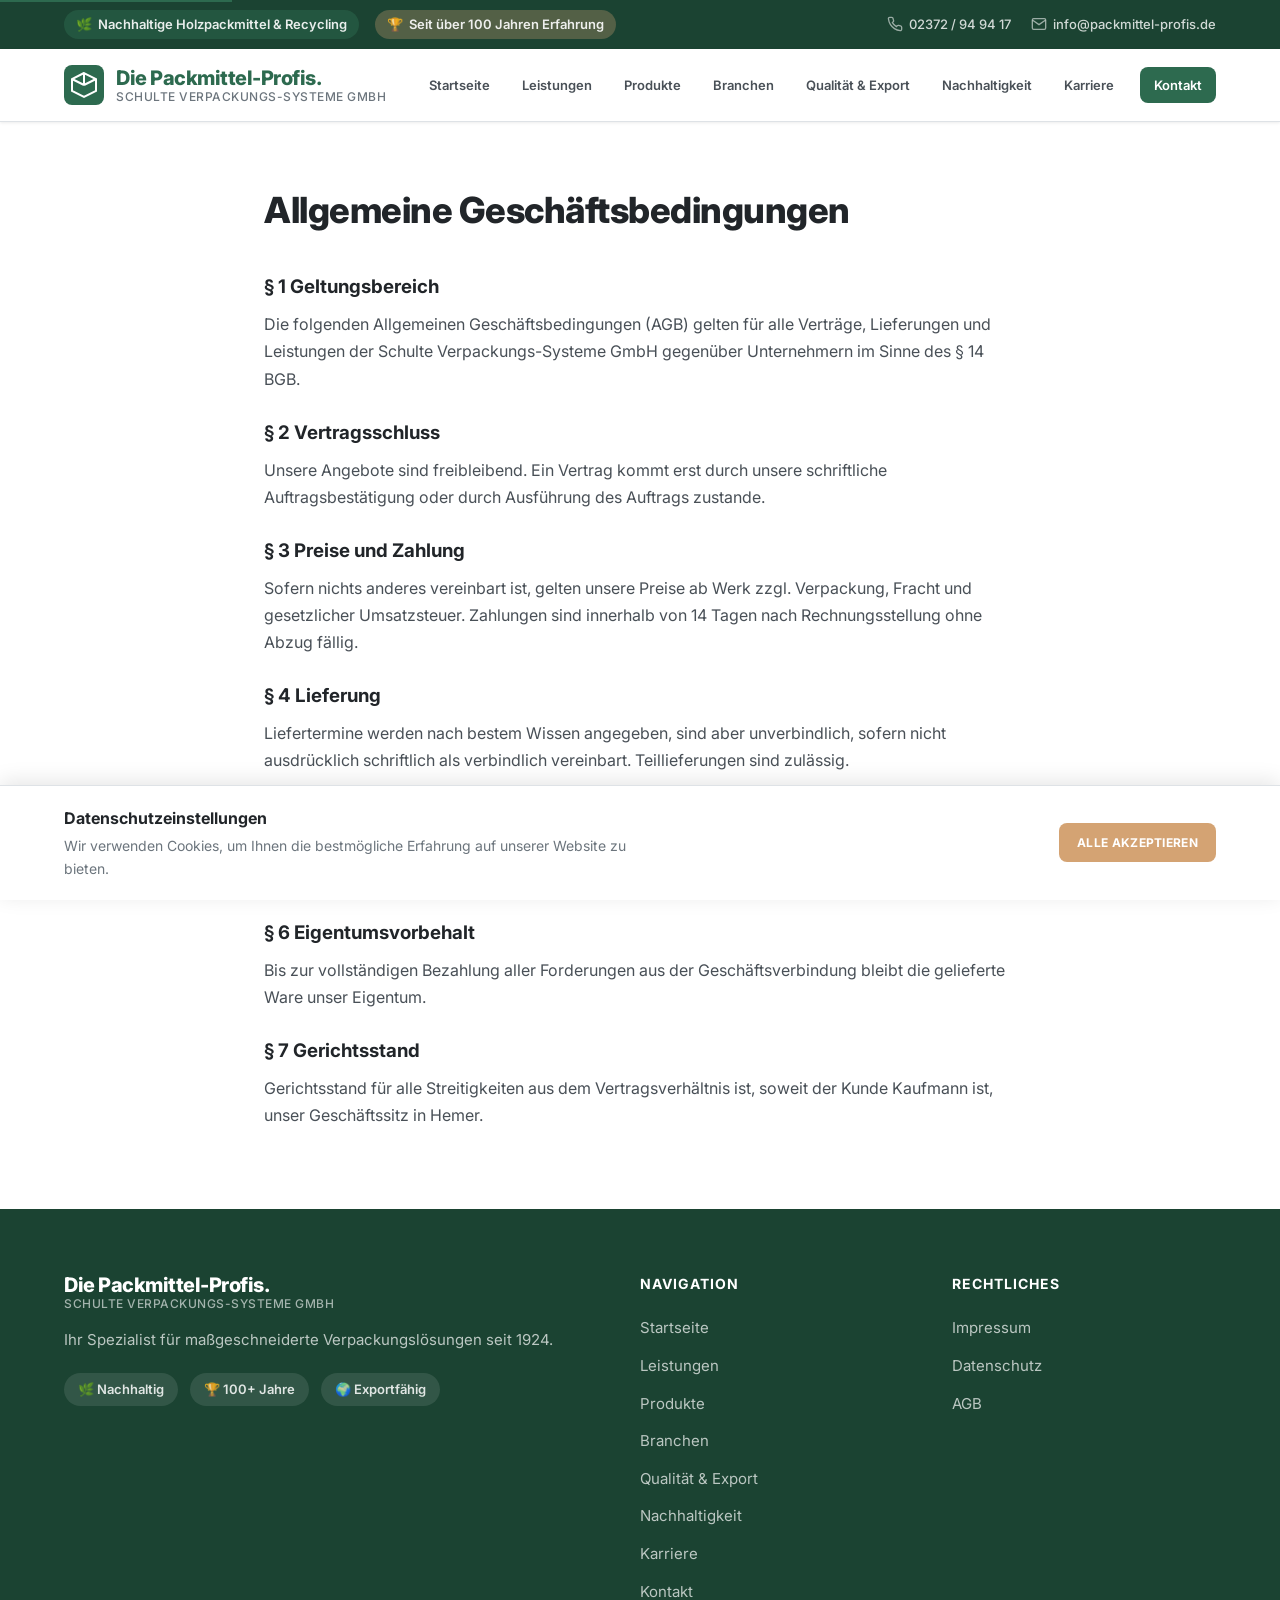
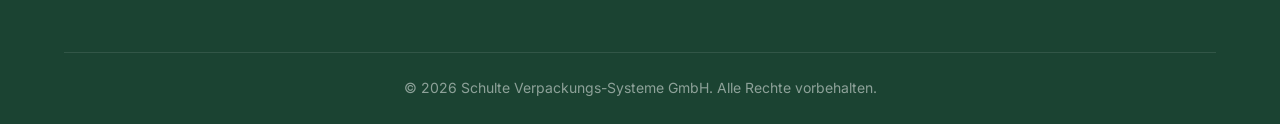
==== agb.html @ e7248ab9 "v3.0 Multi-Page: Startseite erweitert, 10 neue Seiten, Job-Filter, Cookie-Banner, erweitertes CSS/JS" ====
<!DOCTYPE html>
<html lang="de">
<head>
    <meta charset="UTF-8">
    <meta name="viewport" content="width=device-width, initial-scale=1.0">
    <title>AGB | Schulte Verpackungs-Systeme GmbH</title>
    <meta name="description" content="Allgemeine Geschäftsbedingungen der Schulte Verpackungs-Systeme GmbH.">
    <link rel="stylesheet" href="css/style.css">
    <link rel="preconnect" href="https://fonts.googleapis.com">
    <link rel="preconnect" href="https://fonts.gstatic.com" crossorigin>
    <link href="https://fonts.googleapis.com/css2?family=Inter:wght@300;400;500;600;700;800;900&display=swap" rel="stylesheet">
</head>
<body>
    <a href="#main-content" class="skip-link">Zum Hauptinhalt springen</a>
    <div class="cookie-banner" id="cookieBanner">
        <div class="container cookie-inner">
            <div class="cookie-text"><p><strong>Datenschutzeinstellungen</strong></p><p>Wir verwenden Cookies, um Ihnen die bestmögliche Erfahrung auf unserer Website zu bieten.</p></div>
            <div class="cookie-actions">
                <button class="btn btn-outline btn-small" id="cookieDecline">Ablehnen</button>
                <button class="btn btn-primary btn-small" id="cookieAccept">Alle akzeptieren</button>
            </div>
        </div>
    </div>
    <div class="top-bar">
        <div class="container">
            <div class="top-bar-left">
                <span class="eco-badge"><span aria-hidden="true">🌿</span> Nachhaltige Holzpackmittel &amp; Recycling</span>
                <span class="jubilee-badge"><span aria-hidden="true">🏆</span> Seit über 100 Jahren Erfahrung</span>
            </div>
            <div class="top-bar-right">
                <a href="tel:+492372949417" class="top-link"><svg width="16" height="16" viewBox="0 0 24 24" fill="none" stroke="currentColor" stroke-width="2"><path d="M22 16.92v3a2 2 0 0 1-2.18 2 19.79 19.79 0 0 1-8.63-3.07 19.5 19.5 0 0 1-6-6 19.79 19.79 0 0 1-3.07-8.67A2 2 0 0 1 4.11 2h3a2 2 0 0 1 2 1.72 12.84 12.84 0 0 0 .7 2.81 2 2 0 0 1-.45 2.11L8.09 9.91a16 16 0 0 0 6 6l1.27-1.27a2 2 0 0 1 2.11-.45 12.84 12.84 0 0 0 2.81.7A2 2 0 0 1 22 16.92z"/></svg> 02372 / 94 94 17</a>
                <a href="mailto:info@packmittel-profis.de" class="top-link"><svg width="16" height="16" viewBox="0 0 24 24" fill="none" stroke="currentColor" stroke-width="2"><path d="M4 4h16c1.1 0 2 .9 2 2v12c0 1.1-.9 2-2 2H4c-1.1 0-2-.9-2-2V6c0-1.1.9-2 2-2z"/><polyline points="22,6 12,13 2,6"/></svg> info@packmittel-profis.de</a>
            </div>
        </div>
    </div>
    <header class="site-header" id="header">
        <div class="container header-inner">
            <a href="index.html" class="logo" aria-label="Schulte Verpackungs-Systeme - Startseite">
                <div class="logo-icon">
                    <svg width="40" height="40" viewBox="0 0 40 40" fill="none" xmlns="http://www.w3.org/2000/svg">
                        <rect width="40" height="40" rx="8" fill="#2d6a4f"/>
                        <path d="M20 8L8 14v12l12 6 12-6V14L20 8z" stroke="white" stroke-width="2" fill="none"/>
                        <path d="M20 8v12" stroke="white" stroke-width="2"/>
                        <path d="M20 20l12-6" stroke="white" stroke-width="2"/>
                        <path d="M20 20L8 14" stroke="white" stroke-width="2"/>
                    </svg>
                </div>
                <div class="logo-text">
                    <span class="logo-line1">Die Packmittel-Profis.</span>
                    <span class="logo-line2">Schulte Verpackungs-Systeme GmbH</span>
                </div>
            </a>
            <nav class="main-nav" aria-label="Hauptnavigation">
                <button class="nav-toggle" id="navToggle" aria-label="Menü öffnen" aria-expanded="false">
                    <span class="hamburger-line"></span>
                    <span class="hamburger-line"></span>
                    <span class="hamburger-line"></span>
                </button>
                <ul class="nav-menu" id="navMenu" role="menubar">
                    <li role="none"><a href="index.html" class="nav-link" role="menuitem">Startseite</a></li>
                    <li role="none"><a href="leistungen.html" class="nav-link" role="menuitem">Leistungen</a></li>
                    <li role="none"><a href="produkte.html" class="nav-link" role="menuitem">Produkte</a></li>
                    <li role="none"><a href="branchen.html" class="nav-link" role="menuitem">Branchen</a></li>
                    <li role="none"><a href="qualitaet-export.html" class="nav-link" role="menuitem">Qualität &amp; Export</a></li>
                    <li role="none"><a href="nachhaltigkeit.html" class="nav-link" role="menuitem">Nachhaltigkeit</a></li>
                    <li role="none"><a href="karriere.html" class="nav-link" role="menuitem">Karriere</a></li>
                    <li role="none"><a href="kontakt.html" class="nav-link nav-cta" role="menuitem">Kontakt</a></li>
                </ul>
            </nav>
        </div>
    </header>

    <main id="main-content">
        <section class="section section-white" style="padding-top:60px;">
            <div class="container" style="max-width:800px;">
                <h1 class="section-title" style="margin-bottom:32px;">Allgemeine Geschäftsbedingungen</h1>
                <div style="display:flex;flex-direction:column;gap:24px;color:var(--text-light);line-height:1.7;">
                    <div>
                        <h3 style="color:var(--text);margin-bottom:8px;">§ 1 Geltungsbereich</h3>
                        <p>Die folgenden Allgemeinen Geschäftsbedingungen (AGB) gelten für alle Verträge, Lieferungen und Leistungen der Schulte Verpackungs-Systeme GmbH gegenüber Unternehmern im Sinne des § 14 BGB.</p>
                    </div>
                    <div>
                        <h3 style="color:var(--text);margin-bottom:8px;">§ 2 Vertragsschluss</h3>
                        <p>Unsere Angebote sind freibleibend. Ein Vertrag kommt erst durch unsere schriftliche Auftragsbestätigung oder durch Ausführung des Auftrags zustande.</p>
                    </div>
                    <div>
                        <h3 style="color:var(--text);margin-bottom:8px;">§ 3 Preise und Zahlung</h3>
                        <p>Sofern nichts anderes vereinbart ist, gelten unsere Preise ab Werk zzgl. Verpackung, Fracht und gesetzlicher Umsatzsteuer. Zahlungen sind innerhalb von 14 Tagen nach Rechnungsstellung ohne Abzug fällig.</p>
                    </div>
                    <div>
                        <h3 style="color:var(--text);margin-bottom:8px;">§ 4 Lieferung</h3>
                        <p>Liefertermine werden nach bestem Wissen angegeben, sind aber unverbindlich, sofern nicht ausdrücklich schriftlich als verbindlich vereinbart. Teillieferungen sind zulässig.</p>
                    </div>
                    <div>
                        <h3 style="color:var(--text);margin-bottom:8px;">§ 5 Gewährleistung</h3>
                        <p>Die Gewährleistungsfrist beträgt 12 Monate ab Gefahrübergang. Es gilt das gesetzliche Mängelhaftungsrecht.</p>
                    </div>
                    <div>
                        <h3 style="color:var(--text);margin-bottom:8px;">§ 6 Eigentumsvorbehalt</h3>
                        <p>Bis zur vollständigen Bezahlung aller Forderungen aus der Geschäftsverbindung bleibt die gelieferte Ware unser Eigentum.</p>
                    </div>
                    <div>
                        <h3 style="color:var(--text);margin-bottom:8px;">§ 7 Gerichtsstand</h3>
                        <p>Gerichtsstand für alle Streitigkeiten aus dem Vertragsverhältnis ist, soweit der Kunde Kaufmann ist, unser Geschäftssitz in Hemer.</p>
                    </div>
                </div>
            </div>
        </section>
    </main>

    <footer class="site-footer">
        <div class="container">
            <div class="footer-grid">
                <div class="footer-brand">
                    <div class="logo-text">
                        <span class="logo-line1">Die Packmittel-Profis.</span>
                        <span class="logo-line2">Schulte Verpackungs-Systeme GmbH</span>
                    </div>
                    <p>Ihr Spezialist für maßgeschneiderte Verpackungslösungen seit 1924.</p>
                    <div class="footer-badges">
                        <span class="footer-badge">🌿 Nachhaltig</span>
                        <span class="footer-badge">🏆 100+ Jahre</span>
                        <span class="footer-badge">🌍 Exportfähig</span>
                    </div>
                </div>
                <nav class="footer-links" aria-label="Footer Navigation">
                    <h4>Navigation</h4>
                    <ul>
                        <li><a href="index.html">Startseite</a></li>
                        <li><a href="leistungen.html">Leistungen</a></li>
                        <li><a href="produkte.html">Produkte</a></li>
                        <li><a href="branchen.html">Branchen</a></li>
                        <li><a href="qualitaet-export.html">Qualität &amp; Export</a></li>
                        <li><a href="nachhaltigkeit.html">Nachhaltigkeit</a></li>
                        <li><a href="karriere.html">Karriere</a></li>
                        <li><a href="kontakt.html">Kontakt</a></li>
                    </ul>
                </nav>
                <nav class="footer-links" aria-label="Rechtliches">
                    <h4>Rechtliches</h4>
                    <ul>
                        <li><a href="impressum.html">Impressum</a></li>
                        <li><a href="datenschutz.html">Datenschutz</a></li>
                        <li><a href="agb.html">AGB</a></li>
                    </ul>
                </nav>
            </div>
            <div class="footer-bottom"><p>&copy; 2026 Schulte Verpackungs-Systeme GmbH. Alle Rechte vorbehalten.</p></div>
        </div>
    </footer>
    <button class="back-to-top" id="backToTop" aria-label="Zurück nach oben">
        <svg width="20" height="20" viewBox="0 0 24 24" fill="none" stroke="currentColor" stroke-width="2"><path d="M18 15l-6-6-6 6"/></svg>
    </button>
    <script src="js/main.js"></script>
</body>
</html>
---- css/style.css ----
/* ============================================
   Schulte Verpackungs-Systeme GmbH
   Die Packmittel-Profis
   Professionelles Stylesheet - Multi-Page v3
   ============================================ */

:root {
    --primary: #2d6a4f;
    --primary-dark: #1b4332;
    --primary-light: #40916c;
    --primary-lighter: #d8f3dc;
    --accent: #d4a373;
    --accent-hover: #bc8a5f;
    --accent-light: #faedcd;
    --bg: #f8f9fa;
    --bg-light: #ffffff;
    --bg-dark: #e9ecef;
    --text: #212529;
    --text-light: #495057;
    --text-muted: #6c757d;
    --border: #dee2e6;
    --shadow-sm: 0 1px 3px rgba(0,0,0,0.08);
    --shadow: 0 4px 12px rgba(0,0,0,0.1);
    --shadow-lg: 0 12px 40px rgba(0,0,0,0.15);
    --radius: 16px;
    --radius-sm: 8px;
    --transition: all 0.3s cubic-bezier(0.4, 0, 0.2, 1);
    --font: 'Inter', -apple-system, BlinkMacSystemFont, 'Segoe UI', sans-serif;
    --container: 1200px;
}

/* Reset & Base */
*, *::before, *::after {
    margin: 0;
    padding: 0;
    box-sizing: border-box;
}

html {
    scroll-behavior: smooth;
    -webkit-font-smoothing: antialiased;
}

body {
    font-family: var(--font);
    font-size: 16px;
    line-height: 1.6;
    color: var(--text);
    background: var(--bg);
    overflow-x: hidden;
}

img { max-width: 100%; height: auto; display: block; }

a { color: inherit; text-decoration: none; transition: var(--transition); }

ul { list-style: none; }

.container {
    width: 100%;
    max-width: var(--container);
    margin: 0 auto;
    padding: 0 24px;
}

/* Skip Link */
.skip-link {
    position: absolute;
    top: -40px;
    left: 0;
    background: var(--primary);
    color: white;
    padding: 8px 16px;
    z-index: 10000;
    font-weight: 600;
}

.skip-link:focus { top: 0; }

/* ============================================
   Cookie Banner
   ============================================ */
.cookie-banner {
    position: fixed;
    bottom: 0;
    left: 0;
    right: 0;
    background: var(--bg-light);
    border-top: 1px solid var(--border);
    box-shadow: 0 -4px 20px rgba(0,0,0,0.1);
    padding: 20px 0;
    z-index: 9999;
    transform: translateY(100%);
    transition: transform 0.4s ease;
}

.cookie-banner.show { transform: translateY(0); }

.cookie-inner {
    display: flex;
    align-items: center;
    justify-content: space-between;
    gap: 24px;
    flex-wrap: wrap;
}

.cookie-text p:first-child { margin-bottom: 4px; color: var(--text); }
.cookie-text p:last-child { font-size: 14px; color: var(--text-muted); max-width: 600px; }

.cookie-actions {
    display: flex;
    gap: 12px;
    flex-wrap: wrap;
    flex-shrink: 0;
}

/* ============================================
   Top Bar
   ============================================ */
.top-bar {
    background: var(--primary-dark);
    color: rgba(255,255,255,0.9);
    padding: 10px 0;
    font-size: 13px;
}

.top-bar .container {
    display: flex;
    justify-content: space-between;
    align-items: center;
    flex-wrap: wrap;
    gap: 8px;
}

.top-bar-left {
    display: flex;
    gap: 16px;
    align-items: center;
}

.eco-badge, .jubilee-badge {
    display: inline-flex;
    align-items: center;
    gap: 6px;
    padding: 4px 12px;
    border-radius: 100px;
    font-weight: 600;
}

.eco-badge { background: rgba(45, 106, 79, 0.5); }
.jubilee-badge { background: rgba(212, 163, 115, 0.3); }

.top-bar-right {
    display: flex;
    gap: 20px;
    align-items: center;
}

.top-link {
    display: inline-flex;
    align-items: center;
    gap: 6px;
    color: rgba(255,255,255,0.8);
    font-weight: 500;
}

.top-link:hover { color: white; }

.top-link svg { opacity: 0.7; }

/* ============================================
   Header
   ============================================ */
.site-header {
    background: var(--bg-light);
    padding: 16px 0;
    border-bottom: 1px solid var(--border);
    position: sticky;
    top: 0;
    z-index: 1000;
    box-shadow: var(--shadow-sm);
}

.header-inner {
    display: flex;
    align-items: center;
    justify-content: space-between;
}

.logo {
    display: flex;
    align-items: center;
    gap: 12px;
}

.logo-icon svg { display: block; }

.logo-text {
    display: flex;
    flex-direction: column;
    line-height: 1.2;
}

.logo-line1 {
    font-size: 20px;
    font-weight: 800;
    color: var(--primary);
    letter-spacing: -0.5px;
}

.logo-line2 {
    font-size: 12px;
    font-weight: 500;
    color: var(--text-muted);
    text-transform: uppercase;
    letter-spacing: 0.5px;
}

/* Navigation */
.main-nav { display: flex; align-items: center; }

.nav-menu {
    display: flex;
    align-items: center;
    gap: 4px;
}

.nav-link {
    padding: 10px 14px;
    font-size: 13px;
    font-weight: 600;
    color: var(--text-light);
    border-radius: var(--radius-sm);
    transition: var(--transition);
    white-space: nowrap;
}

.nav-link:hover,
.nav-link.active {
    color: var(--primary);
    background: var(--primary-lighter);
}

.nav-cta {
    background: var(--primary);
    color: white !important;
    margin-left: 8px;
}

.nav-cta:hover { background: var(--primary-dark); }

/* Mobile Toggle */
.nav-toggle {
    display: none;
    flex-direction: column;
    gap: 5px;
    background: none;
    border: none;
    cursor: pointer;
    padding: 8px;
}

.hamburger-line {
    display: block;
    width: 24px;
    height: 2px;
    background: var(--text);
    transition: var(--transition);
    border-radius: 2px;
}

.nav-toggle.active .hamburger-line:nth-child(1) { transform: rotate(45deg) translate(5px, 5px); }
.nav-toggle.active .hamburger-line:nth-child(2) { opacity: 0; }
.nav-toggle.active .hamburger-line:nth-child(3) { transform: rotate(-45deg) translate(5px, -5px); }

/* ============================================
   Hero
   ============================================ */
.hero {
    position: relative;
    min-height: 700px;
    display: flex;
    align-items: center;
    background: linear-gradient(135deg, var(--primary-dark) 0%, var(--primary) 50%, var(--primary-light) 100%);
    overflow: hidden;
    padding: 80px 0;
}

.hero-background {
    position: absolute;
    inset: 0;
    opacity: 0.1;
}

.hero-pattern {
    width: 100%;
    height: 100%;
    background-image: url("data:image/svg+xml,%3Csvg width='60' height='60' viewBox='0 0 60 60' xmlns='http://www.w3.org/2000/svg'%3E%3Cg fill='none' fill-rule='evenodd'%3E%3Cg fill='%23ffffff' fill-opacity='0.4'%3E%3Cpath d='M36 34v-4h-2v4h-4v2h4v4h2v-4h4v-2h-4zm0-30V0h-2v4h-4v2h4v4h2V6h4V4h-4zM6 34v-4H4v4H0v2h4v4h2v-4h4v-2H6zM6 4V0H4v4H0v2h4v4h2V6h4V4H6z'/%3E%3C/g%3E%3C/g%3E%3C/svg%3E");
}

.hero .container {
    position: relative;
    z-index: 1;
    display: grid;
    grid-template-columns: 1.2fr 1fr;
    gap: 60px;
    align-items: center;
}

.hero-content { max-width: 640px; }

.hero-badge {
    display: inline-flex;
    align-items: center;
    gap: 8px;
    padding: 8px 16px;
    background: rgba(212, 163, 115, 0.2);
    border: 1px solid rgba(212, 163, 115, 0.4);
    border-radius: 100px;
    color: var(--accent);
    font-size: 14px;
    font-weight: 600;
    margin-bottom: 24px;
    backdrop-filter: blur(10px);
}

.badge-icon { font-size: 16px; }

.hero-title {
    font-size: clamp(2rem, 4.5vw, 3.2rem);
    font-weight: 800;
    line-height: 1.15;
    color: white;
    letter-spacing: -1px;
    margin-bottom: 20px;
}

.text-gradient {
    background: linear-gradient(135deg, var(--accent), #fae1dd);
    -webkit-background-clip: text;
    -webkit-text-fill-color: transparent;
    background-clip: text;
}

.hero-subtitle {
    font-size: 18px;
    color: rgba(255,255,255,0.85);
    line-height: 1.7;
    margin-bottom: 32px;
}

.hero-buttons {
    display: flex;
    gap: 12px;
    flex-wrap: wrap;
}

/* Buttons */
.btn {
    display: inline-flex;
    align-items: center;
    justify-content: center;
    gap: 8px;
    padding: 14px 24px;
    font-family: var(--font);
    font-size: 14px;
    font-weight: 700;
    letter-spacing: 0.3px;
    text-transform: uppercase;
    border-radius: var(--radius-sm);
    border: none;
    cursor: pointer;
    transition: var(--transition);
    white-space: nowrap;
}

.btn-primary {
    background: var(--accent);
    color: white;
}

.btn-primary:hover {
    background: var(--accent-hover);
    transform: translateY(-2px);
    box-shadow: 0 8px 20px rgba(188, 138, 95, 0.3);
}

.btn-outline {
    background: transparent;
    color: white;
    border: 2px solid rgba(255,255,255,0.3);
}

.btn-outline:hover {
    background: rgba(255,255,255,0.1);
    border-color: rgba(255,255,255,0.6);
}

.btn-small {
    padding: 10px 18px;
    font-size: 12px;
}

.btn-full { width: 100%; }

/* Hero Cards */
.hero-visual {
    display: flex;
    flex-direction: column;
    gap: 16px;
}

.hero-card {
    background: rgba(255,255,255,0.95);
    border-radius: var(--radius);
    padding: 24px;
    backdrop-filter: blur(10px);
    border: 1px solid rgba(255,255,255,0.2);
    transition: var(--transition);
}

.hero-card:hover {
    transform: translateY(-4px);
    box-shadow: var(--shadow-lg);
}

.hero-card-main { border-left: 4px solid var(--accent); }
.hero-card-secondary { border-left: 4px solid var(--primary); }

.card-label {
    font-size: 11px;
    font-weight: 700;
    text-transform: uppercase;
    letter-spacing: 1px;
    color: var(--text-muted);
    margin-bottom: 8px;
}

.hero-card h3 {
    font-size: 18px;
    font-weight: 700;
    color: var(--text);
    margin-bottom: 4px;
}

.hero-card p {
    font-size: 14px;
    color: var(--text-light);
}

.hero-scroll {
    position: absolute;
    bottom: 30px;
    left: 50%;
    transform: translateX(-50%);
}

.hero-scroll a {
    display: flex;
    align-items: center;
    justify-content: center;
    width: 48px;
    height: 48px;
    border-radius: 50%;
    background: rgba(255,255,255,0.1);
    color: white;
    border: 1px solid rgba(255,255,255,0.2);
    animation: bounce 2s infinite;
}

@keyframes bounce {
    0%, 20%, 50%, 80%, 100% { transform: translateY(0); }
    40% { transform: translateY(-10px); }
    60% { transform: translateY(-5px); }
}

/* ============================================
   Trust Section
   ============================================ */
.trust-section {
    background: var(--bg-light);
    padding: 32px 0;
    border-bottom: 1px solid var(--border);
}

.trust-grid {
    display: grid;
    grid-template-columns: repeat(6, 1fr);
    gap: 16px;
}

.trust-item {
    display: flex;
    flex-direction: column;
    align-items: center;
    text-align: center;
    gap: 8px;
    padding: 12px 8px;
}

.trust-icon { font-size: 28px; }

.trust-text {
    font-size: 13px;
    font-weight: 600;
    color: var(--text-light);
    line-height: 1.4;
}

/* ============================================
   Stats (beibehalten für andere Seiten)
   ============================================ */
.stats-section {
    background: var(--bg-light);
    padding: 48px 0;
    border-bottom: 1px solid var(--border);
}

.stats-grid {
    display: grid;
    grid-template-columns: repeat(4, 1fr);
    gap: 24px;
}

.stat-item {
    display: flex;
    align-items: center;
    gap: 16px;
    padding: 16px;
}

.stat-icon { font-size: 32px; }

.stat-content { display: flex; flex-direction: column; }

.stat-number, .stat-text {
    font-size: 32px;
    font-weight: 800;
    color: var(--primary);
    line-height: 1;
}

.stat-suffix {
    font-size: 24px;
    font-weight: 700;
    color: var(--primary);
}

.stat-label {
    font-size: 14px;
    color: var(--text-muted);
    margin-top: 4px;
}

/* ============================================
   Sections General
   ============================================ */
.section { padding: 80px 0; }

.section-light { background: var(--bg); }
.section-white { background: var(--bg-light); }
.section-green {
    background: linear-gradient(135deg, var(--primary-dark), var(--primary));
    color: white;
}

.section-header {
    text-align: center;
    max-width: 700px;
    margin: 0 auto 60px;
}

.section-tag {
    display: inline-block;
    padding: 6px 16px;
    background: var(--primary-lighter);
    color: var(--primary);
    font-size: 12px;
    font-weight: 700;
    text-transform: uppercase;
    letter-spacing: 1px;
    border-radius: 100px;
    margin-bottom: 16px;
}

.section-tag.light {
    background: rgba(255,255,255,0.15);
    color: white;
}

.section-title {
    font-size: clamp(1.75rem, 3vw, 2.25rem);
    font-weight: 800;
    color: var(--text);
    letter-spacing: -0.5px;
    margin-bottom: 16px;
}

.section-title.light { color: white; }

.section-desc {
    font-size: 18px;
    color: var(--text-light);
    line-height: 1.6;
}

.section-desc.light { color: rgba(255,255,255,0.85); }

.section-cta {
    text-align: center;
    margin-top: 48px;
}

/* ============================================
   Services
   ============================================ */
.services-grid {
    display: grid;
    grid-template-columns: repeat(4, 1fr);
    gap: 24px;
}

.services-grid-12 {
    grid-template-columns: repeat(4, 1fr);
}

.service-card {
    background: var(--bg-light);
    padding: 32px 20px;
    border-radius: var(--radius);
    text-align: center;
    border: 1px solid var(--border);
    transition: var(--transition);
}

.service-card:hover {
    transform: translateY(-6px);
    box-shadow: var(--shadow-lg);
    border-color: var(--primary-light);
}

.service-icon-wrapper {
    display: flex;
    align-items: center;
    justify-content: center;
    width: 64px;
    height: 64px;
    margin: 0 auto 16px;
    background: linear-gradient(135deg, var(--primary-lighter), var(--accent-light));
    border-radius: 50%;
}

.service-icon { font-size: 28px; }

.service-card h3 {
    font-size: 16px;
    font-weight: 700;
    color: var(--text);
    margin-bottom: 10px;
}

.service-card p {
    font-size: 14px;
    color: var(--text-light);
    line-height: 1.6;
}

.service-link {
    font-size: 13px;
    font-weight: 700;
    color: var(--primary);
    text-transform: uppercase;
    letter-spacing: 0.5px;
    margin-top: 12px;
    display: inline-block;
}

.service-link:hover { color: var(--primary-dark); }

/* ============================================
   Products
   ============================================ */
.products-grid {
    display: grid;
    grid-template-columns: repeat(2, 1fr);
    gap: 32px;
}

.products-grid-3 {
    grid-template-columns: repeat(3, 1fr);
}

.product-card {
    background: var(--bg);
    border-radius: var(--radius);
    overflow: hidden;
    border: 1px solid var(--border);
    transition: var(--transition);
    display: flex;
    flex-direction: column;
}

.product-card:hover {
    transform: translateY(-4px);
    box-shadow: var(--shadow-lg);
}

.product-image {
    height: 180px;
    background: linear-gradient(135deg, var(--primary-light), var(--primary));
    display: flex;
    align-items: center;
    justify-content: center;
}

.product-visual { text-align: center; }

.product-emoji { font-size: 56px; }

.product-content {
    padding: 24px;
    flex: 1;
    display: flex;
    flex-direction: column;
}

.product-category {
    font-size: 11px;
    font-weight: 700;
    text-transform: uppercase;
    letter-spacing: 1px;
    color: var(--primary);
    margin-bottom: 6px;
}

.product-content h3 {
    font-size: 20px;
    font-weight: 700;
    margin-bottom: 10px;
    color: var(--text);
}

.product-content p {
    font-size: 14px;
    color: var(--text-light);
    line-height: 1.6;
    margin-bottom: 14px;
    flex: 1;
}

.product-features {
    list-style: none;
    margin-bottom: 16px;
}

.product-features li {
    font-size: 13px;
    color: var(--text-light);
    padding: 3px 0;
    padding-left: 20px;
    position: relative;
}

.product-features li::before {
    content: '✓';
    position: absolute;
    left: 0;
    color: var(--primary);
    font-weight: 700;
}

.products-extra {
    margin-top: 40px;
    text-align: center;
    padding: 32px;
    background: var(--bg);
    border-radius: var(--radius);
    border: 1px dashed var(--border);
}

.products-extra h3 {
    font-size: 18px;
    font-weight: 700;
    margin-bottom: 20px;
    color: var(--text);
}

.products-extra-grid {
    display: flex;
    justify-content: center;
    gap: 32px;
    flex-wrap: wrap;
}

.extra-item {
    display: inline-flex;
    align-items: center;
    gap: 8px;
    font-size: 15px;
    font-weight: 600;
    color: var(--text-light);
    padding: 8px 16px;
    background: var(--bg-light);
    border-radius: 100px;
    border: 1px solid var(--border);
}

/* ============================================
   Process
   ============================================ */
.process-grid {
    display: grid;
    grid-template-columns: repeat(4, 1fr);
    gap: 24px;
    position: relative;
}

.process-step {
    background: var(--bg);
    border-radius: var(--radius);
    padding: 32px 24px;
    text-align: center;
    border: 1px solid var(--border);
    transition: var(--transition);
    position: relative;
}

.process-step:hover {
    transform: translateY(-4px);
    box-shadow: var(--shadow);
    border-color: var(--primary-light);
}

.process-number {
    font-size: 12px;
    font-weight: 800;
    color: var(--primary);
    background: var(--primary-lighter);
    width: 36px;
    height: 36px;
    display: flex;
    align-items: center;
    justify-content: center;
    border-radius: 50%;
    margin: 0 auto 16px;
}

.process-icon {
    font-size: 36px;
    margin-bottom: 12px;
    display: block;
}

.process-step h3 {
    font-size: 16px;
    font-weight: 700;
    color: var(--text);
    margin-bottom: 8px;
}

.process-step p {
    font-size: 14px;
    color: var(--text-light);
    line-height: 1.6;
}

/* ============================================
   Quality Section
   ============================================ */
.quality-grid {
    display: grid;
    grid-template-columns: 1.2fr 1fr;
    gap: 80px;
    align-items: center;
}

.quality-content p {
    font-size: 16px;
    color: rgba(255,255,255,0.85);
    line-height: 1.7;
    margin-bottom: 24px;
}

.quality-features {
    display: flex;
    flex-direction: column;
    gap: 10px;
}

.quality-item {
    display: flex;
    align-items: center;
    gap: 12px;
    font-size: 15px;
    color: white;
    font-weight: 600;
}

.quality-check {
    color: var(--accent);
    font-weight: 800;
    font-size: 18px;
}

.quality-visual {
    display: flex;
    justify-content: center;
}

.quality-card {
    background: rgba(255,255,255,0.1);
    backdrop-filter: blur(10px);
    border: 1px solid rgba(255,255,255,0.2);
    border-radius: var(--radius);
    padding: 48px;
    text-align: center;
}

.quality-number {
    display: block;
    font-size: 56px;
    font-weight: 800;
    color: var(--accent);
    line-height: 1;
    margin-bottom: 12px;
}

.quality-label {
    font-size: 16px;
    color: rgba(255,255,255,0.85);
}

/* ============================================
   Export Section
   ============================================ */
.export-grid {
    display: grid;
    grid-template-columns: 1fr 1.2fr;
    gap: 60px;
    align-items: center;
}

.export-visual {
    display: flex;
    justify-content: center;
}

.export-card {
    background: linear-gradient(135deg, var(--primary-dark), var(--primary));
    border-radius: var(--radius);
    padding: 48px;
    text-align: center;
    color: white;
    max-width: 380px;
}

.export-badge {
    display: inline-block;
    padding: 6px 14px;
    background: var(--accent);
    color: white;
    font-size: 12px;
    font-weight: 700;
    text-transform: uppercase;
    letter-spacing: 1px;
    border-radius: 100px;
    margin-bottom: 16px;
}

.export-card h3 {
    font-size: 24px;
    font-weight: 800;
    margin-bottom: 8px;
}

.export-card p {
    font-size: 15px;
    opacity: 0.9;
}

.export-content p {
    font-size: 16px;
    color: var(--text-light);
    line-height: 1.7;
    margin-bottom: 20px;
}

.export-features {
    display: flex;
    flex-direction: column;
    gap: 10px;
}

.export-item {
    display: flex;
    align-items: center;
    gap: 12px;
    font-size: 15px;
    color: var(--text);
    padding: 10px 14px;
    background: var(--bg-light);
    border-radius: var(--radius-sm);
    border-left: 3px solid var(--primary);
}

.export-icon {
    color: var(--primary);
    font-weight: 800;
    font-size: 16px;
    flex-shrink: 0;
}

/* ============================================
   Sustainability
   ============================================ */
.sustainability-grid {
    display: grid;
    grid-template-columns: repeat(3, 1fr);
    gap: 24px;
}

.sustain-card {
    background: var(--bg);
    border-radius: var(--radius);
    padding: 36px 24px;
    text-align: center;
    border: 1px solid var(--border);
    transition: var(--transition);
}

.sustain-card:hover {
    transform: translateY(-4px);
    box-shadow: var(--shadow);
    border-color: var(--primary-light);
}

.sustain-icon {
    font-size: 40px;
    margin-bottom: 16px;
    display: block;
}

.sustain-card h3 {
    font-size: 17px;
    font-weight: 700;
    color: var(--text);
    margin-bottom: 10px;
}

.sustain-card p {
    font-size: 14px;
    color: var(--text-light);
    line-height: 1.6;
}

/* ============================================
   Branches
   ============================================ */
.branches-grid {
    display: grid;
    grid-template-columns: repeat(4, 1fr);
    gap: 20px;
}

.branch-card {
    background: var(--bg-light);
    border: 1px solid var(--border);
    border-radius: var(--radius);
    padding: 32px 20px;
    text-align: center;
    transition: var(--transition);
}

.branch-card:hover {
    transform: translateY(-4px);
    box-shadow: var(--shadow);
    border-color: var(--primary-light);
}

.branch-icon { font-size: 40px; margin-bottom: 12px; display: block; }

.branch-card h3 {
    font-size: 16px;
    font-weight: 700;
    color: var(--text);
    margin-bottom: 8px;
}

.branch-card p {
    font-size: 14px;
    color: var(--text-muted);
}

/* ============================================
   About (Unternehmen)
   ============================================ */
.about-grid {
    display: grid;
    grid-template-columns: 1.2fr 1fr;
    gap: 80px;
    align-items: center;
}

.about-content p {
    font-size: 16px;
    color: var(--text-light);
    line-height: 1.7;
    margin-bottom: 20px;
}

.about-features {
    display: flex;
    flex-direction: column;
    gap: 16px;
    margin-top: 32px;
}

.about-feature {
    display: flex;
    align-items: flex-start;
    gap: 12px;
    padding: 16px;
    background: var(--bg);
    border-radius: var(--radius-sm);
    border-left: 4px solid var(--primary);
}

.feature-icon {
    color: var(--primary);
    font-weight: 800;
    font-size: 18px;
    flex-shrink: 0;
}

.about-feature div { display: flex; flex-direction: column; }

.about-feature strong {
    font-size: 15px;
    font-weight: 700;
    color: var(--text);
    margin-bottom: 2px;
}

.about-feature span {
    font-size: 14px;
    color: var(--text-muted);
}

/* Timeline */
.about-timeline {
    display: flex;
    flex-direction: column;
    gap: 24px;
}

.timeline-item {
    display: flex;
    align-items: center;
    gap: 16px;
    padding: 20px 24px;
    background: var(--bg);
    border-radius: var(--radius-sm);
    border-left: 4px solid var(--border);
}

.timeline-item.highlight {
    border-left-color: var(--accent);
    background: var(--accent-light);
}

.timeline-year {
    font-size: 24px;
    font-weight: 800;
    color: var(--primary);
    min-width: 80px;
}

.timeline-item.highlight .timeline-year { color: var(--accent-hover); }

.timeline-text { font-size: 15px; color: var(--text-light); font-weight: 600; }

/* ============================================
   Job Banner
   ============================================ */
.job-banner {
    background: linear-gradient(135deg, var(--primary), var(--primary-light));
    border-radius: var(--radius);
    padding: 48px;
    display: flex;
    align-items: center;
    justify-content: space-between;
    gap: 32px;
    color: white;
}

.job-badge {
    display: inline-block;
    padding: 6px 14px;
    background: var(--accent);
    color: white;
    font-size: 12px;
    font-weight: 700;
    text-transform: uppercase;
    letter-spacing: 1px;
    border-radius: 100px;
    margin-bottom: 12px;
}

.job-content h3 {
    font-size: 24px;
    font-weight: 700;
    margin-bottom: 8px;
}

.job-content p {
    font-size: 15px;
    opacity: 0.9;
    margin-bottom: 16px;
}

.job-benefits-inline {
    display: flex;
    flex-wrap: wrap;
    gap: 12px 20px;
    font-size: 14px;
    opacity: 0.85;
}

.job-actions {
    display: flex;
    flex-direction: column;
    flex-shrink: 0;
}

/* ============================================
   Kontakt
   ============================================ */
.contact-grid {
    display: grid;
    grid-template-columns: 1fr 1.2fr;
    gap: 48px;
}

.contact-card {
    background: var(--bg);
    border-radius: var(--radius);
    padding: 40px;
    border: 1px solid var(--border);
}

.contact-card h3 {
    font-size: 20px;
    font-weight: 700;
    color: var(--primary);
    margin-bottom: 24px;
}

.contact-details { display: flex; flex-direction: column; gap: 20px; }

.contact-item {
    display: flex;
    align-items: flex-start;
    gap: 12px;
}

.contact-icon {
    font-size: 20px;
    flex-shrink: 0;
    margin-top: 2px;
}

.contact-item div { display: flex; flex-direction: column; }

.contact-item strong {
    font-size: 12px;
    font-weight: 700;
    text-transform: uppercase;
    letter-spacing: 0.5px;
    color: var(--text-muted);
    margin-bottom: 4px;
}

.contact-item span,
.contact-item a {
    font-size: 15px;
    color: var(--text);
    line-height: 1.5;
}

.contact-item a:hover { color: var(--primary); }

/* Form */
.contact-form {
    display: flex;
    flex-direction: column;
    gap: 20px;
}

.form-row {
    display: grid;
    grid-template-columns: 1fr 1fr;
    gap: 20px;
}

.form-group label {
    display: block;
    font-size: 12px;
    font-weight: 700;
    text-transform: uppercase;
    letter-spacing: 0.5px;
    color: var(--text-muted);
    margin-bottom: 8px;
}

.form-group input,
.form-group select,
.form-group textarea {
    width: 100%;
    padding: 12px 16px;
    font-family: var(--font);
    font-size: 15px;
    color: var(--text);
    background: var(--bg);
    border: 1.5px solid var(--border);
    border-radius: var(--radius-sm);
    outline: none;
    transition: var(--transition);
}

.form-group input:focus,
.form-group select:focus,
.form-group textarea:focus {
    border-color: var(--primary);
    background: var(--bg-light);
    box-shadow: 0 0 0 3px rgba(45, 106, 79, 0.1);
}

.form-group input::placeholder,
.form-group textarea::placeholder { color: #adb5bd; }

.form-group select {
    cursor: pointer;
    appearance: none;
    background-image: url("data:image/svg+xml,%3Csvg xmlns='http://www.w3.org/2000/svg' width='16' height='16' viewBox='0 0 24 24' fill='none' stroke='%236c757d' stroke-width='2'%3E%3Cpath d='M6 9l6 6 6-6'/%3E%3C/svg%3E");
    background-repeat: no-repeat;
    background-position: right 12px center;
    padding-right: 36px;
}

.form-group textarea { resize: vertical; min-height: 120px; }

.form-privacy { margin-bottom: 8px; }

.checkbox-label {
    display: flex;
    align-items: flex-start;
    gap: 10px;
    font-size: 14px;
    color: var(--text-muted);
    cursor: pointer;
    line-height: 1.5;
}

.checkbox-label input {
    width: 18px;
    height: 18px;
    margin-top: 2px;
    accent-color: var(--primary);
    cursor: pointer;
    flex-shrink: 0;
}

.checkbox-label a {
    color: var(--primary);
    text-decoration: underline;
    text-underline-offset: 2px;
}

/* ============================================
   Ansprechpartner
   ============================================ */
.team-grid {
    display: grid;
    grid-template-columns: repeat(3, 1fr);
    gap: 24px;
}

.team-card {
    background: var(--bg-light);
    border-radius: var(--radius);
    padding: 32px;
    text-align: center;
    border: 1px solid var(--border);
    transition: var(--transition);
}

.team-card:hover {
    transform: translateY(-4px);
    box-shadow: var(--shadow);
}

.team-avatar {
    width: 80px;
    height: 80px;
    border-radius: 50%;
    background: linear-gradient(135deg, var(--primary-lighter), var(--accent-light));
    display: flex;
    align-items: center;
    justify-content: center;
    margin: 0 auto 16px;
    font-size: 32px;
}

.team-card h3 {
    font-size: 18px;
    font-weight: 700;
    color: var(--text);
    margin-bottom: 4px;
}

.team-role {
    font-size: 14px;
    color: var(--primary);
    font-weight: 600;
    margin-bottom: 16px;
}

.team-contact {
    display: flex;
    flex-direction: column;
    gap: 8px;
}

.team-contact a {
    font-size: 14px;
    color: var(--text-light);
    display: inline-flex;
    align-items: center;
    justify-content: center;
    gap: 6px;
}

.team-contact a:hover { color: var(--primary); }

/* ============================================
   Job Listings
   ============================================ */
.job-filters {
    display: flex;
    gap: 12px;
    flex-wrap: wrap;
    justify-content: center;
    margin-bottom: 40px;
}

.job-filter-btn {
    padding: 10px 20px;
    font-family: var(--font);
    font-size: 14px;
    font-weight: 600;
    border-radius: 100px;
    border: 1.5px solid var(--border);
    background: var(--bg-light);
    color: var(--text-light);
    cursor: pointer;
    transition: var(--transition);
}

.job-filter-btn:hover,
.job-filter-btn.active {
    background: var(--primary);
    color: white;
    border-color: var(--primary);
}

.jobs-grid {
    display: flex;
    flex-direction: column;
    gap: 20px;
}

.job-card {
    background: var(--bg-light);
    border: 1px solid var(--border);
    border-radius: var(--radius);
    padding: 32px;
    transition: var(--transition);
}

.job-card:hover {
    box-shadow: var(--shadow);
    border-color: var(--primary-light);
}

.job-card.hidden { display: none; }

.job-meta {
    display: flex;
    gap: 12px;
    margin-bottom: 12px;
    flex-wrap: wrap;
}

.job-tag {
    padding: 4px 12px;
    background: var(--primary-lighter);
    color: var(--primary);
    font-size: 12px;
    font-weight: 700;
    text-transform: uppercase;
    letter-spacing: 0.5px;
    border-radius: 100px;
}

.job-tag-outline {
    background: transparent;
    border: 1px solid var(--border);
    color: var(--text-muted);
}

.job-card h3 {
    font-size: 22px;
    font-weight: 700;
    color: var(--text);
    margin-bottom: 8px;
}

.job-card > p {
    font-size: 15px;
    color: var(--text-light);
    margin-bottom: 20px;
    line-height: 1.6;
}

.job-details {
    display: grid;
    grid-template-columns: repeat(3, 1fr);
    gap: 24px;
    margin-bottom: 24px;
}

.job-detail h4 {
    font-size: 12px;
    font-weight: 700;
    text-transform: uppercase;
    letter-spacing: 0.5px;
    color: var(--text-muted);
    margin-bottom: 8px;
}

.job-detail ul {
    list-style: none;
}

.job-detail ul li {
    font-size: 14px;
    color: var(--text-light);
    padding: 3px 0;
    padding-left: 16px;
    position: relative;
}

.job-detail ul li::before {
    content: '•';
    position: absolute;
    left: 0;
    color: var(--primary);
    font-weight: 700;
}

.job-benefits {
    display: flex;
    flex-wrap: wrap;
    gap: 8px;
    margin-bottom: 20px;
}

.job-benefit {
    padding: 6px 14px;
    background: var(--bg);
    border-radius: 100px;
    font-size: 13px;
    font-weight: 500;
    color: var(--text-light);
    border: 1px solid var(--border);
}

.job-footer {
    display: flex;
    align-items: center;
    justify-content: space-between;
    gap: 16px;
    flex-wrap: wrap;
    padding-top: 20px;
    border-top: 1px solid var(--border);
}

.job-contact {
    font-size: 14px;
    color: var(--text-muted);
}

.job-contact strong { color: var(--text); }

/* Benefits Grid (Karriere-Seite) */
.benefits-grid {
    display: grid;
    grid-template-columns: repeat(4, 1fr);
    gap: 16px;
}

.benefit-item {
    display: flex;
    align-items: center;
    gap: 10px;
    padding: 14px;
    background: var(--bg-light);
    border-radius: var(--radius-sm);
    border: 1px solid var(--border);
    font-size: 14px;
    font-weight: 600;
    color: var(--text);
}

.benefit-item span:first-child { font-size: 20px; }

/* ============================================
   Map Placeholder
   ============================================ */
.map-placeholder {
    background: var(--bg);
    border-radius: var(--radius);
    height: 400px;
    display: flex;
    align-items: center;
    justify-content: center;
    border: 1px solid var(--border);
    text-align: center;
    color: var(--text-muted);
}

.map-placeholder h3 {
    font-size: 18px;
    font-weight: 700;
    color: var(--text);
    margin-bottom: 8px;
}

.map-placeholder p { font-size: 14px; }

/* ============================================
   Footer
   ============================================ */
.site-footer {
    background: var(--primary-dark);
    color: rgba(255,255,255,0.85);
    padding: 64px 0 0;
}

.footer-grid {
    display: grid;
    grid-template-columns: 2fr 1fr 1fr;
    gap: 48px;
    margin-bottom: 48px;
}

.footer-brand .logo-line1 { color: white; font-size: 20px; }
.footer-brand .logo-line2 { color: rgba(255,255,255,0.6); }

.footer-brand p {
    margin-top: 16px;
    font-size: 15px;
    line-height: 1.7;
    color: rgba(255,255,255,0.7);
}

.footer-badges {
    display: flex;
    gap: 12px;
    margin-top: 20px;
    flex-wrap: wrap;
}

.footer-badge {
    padding: 6px 14px;
    background: rgba(255,255,255,0.1);
    border-radius: 100px;
    font-size: 13px;
    font-weight: 600;
}

.footer-links h4 {
    font-size: 14px;
    font-weight: 700;
    color: white;
    text-transform: uppercase;
    letter-spacing: 1px;
    margin-bottom: 20px;
}

.footer-links ul {
    display: flex;
    flex-direction: column;
    gap: 12px;
}

.footer-links a {
    font-size: 15px;
    color: rgba(255,255,255,0.7);
}

.footer-links a:hover { color: var(--accent); }

.footer-bottom {
    border-top: 1px solid rgba(255,255,255,0.1);
    padding: 24px 0;
    text-align: center;
}

.footer-bottom p {
    font-size: 14px;
    color: rgba(255,255,255,0.5);
}

/* Back to Top */
.back-to-top {
    position: fixed;
    bottom: 24px;
    right: 24px;
    width: 48px;
    height: 48px;
    background: var(--primary);
    color: white;
    border: none;
    border-radius: 50%;
    cursor: pointer;
    display: flex;
    align-items: center;
    justify-content: center;
    opacity: 0;
    visibility: hidden;
    transform: translateY(20px);
    transition: var(--transition);
    box-shadow: var(--shadow-lg);
    z-index: 999;
}

.back-to-top.visible {
    opacity: 1;
    visibility: visible;
    transform: translateY(0);
}

.back-to-top:hover {
    background: var(--primary-dark);
    transform: translateY(-2px);
}

/* ============================================
   Animations
   ============================================ */
[data-animate] {
    opacity: 0;
    transform: translateY(30px);
    transition: opacity 0.6s ease, transform 0.6s ease;
}

[data-animate].animated {
    opacity: 1;
    transform: translateY(0);
}

/* ============================================
   Responsive
   ============================================ */
@media (max-width: 1024px) {
    .hero .container { grid-template-columns: 1fr; gap: 40px; }
    .hero-visual { display: none; }
    .services-grid,
    .services-grid-12 { grid-template-columns: repeat(2, 1fr); }
    .products-grid-3 { grid-template-columns: repeat(2, 1fr); }
    .branches-grid { grid-template-columns: repeat(2, 1fr); }
    .quality-grid,
    .about-grid,
    .contact-grid,
    .export-grid { grid-template-columns: 1fr; gap: 48px; }
    .process-grid { grid-template-columns: repeat(2, 1fr); }
    .sustainability-grid { grid-template-columns: repeat(2, 1fr); }
    .team-grid { grid-template-columns: repeat(2, 1fr); }
    .benefits-grid { grid-template-columns: repeat(2, 1fr); }
    .trust-grid { grid-template-columns: repeat(3, 1fr); }
    .job-details { grid-template-columns: 1fr; }
}

@media (max-width: 768px) {
    .top-bar .container {
        flex-direction: column;
        gap: 8px;
        text-align: center;
    }
    .top-bar-left { flex-wrap: wrap; justify-content: center; }
    .top-bar-right { flex-wrap: wrap; justify-content: center; }

    .nav-toggle { display: flex; }

    .nav-menu {
        position: absolute;
        top: 100%;
        left: 0;
        right: 0;
        background: var(--bg-light);
        flex-direction: column;
        padding: 16px;
        gap: 4px;
        border-bottom: 1px solid var(--border);
        box-shadow: var(--shadow);
        display: none;
    }

    .nav-menu.active { display: flex; }
    .nav-link { width: 100%; text-align: center; }
    .nav-cta { margin-left: 0; margin-top: 8px; }

    .hero { min-height: 500px; padding: 60px 0; }
    .stats-grid { grid-template-columns: repeat(2, 1fr); }
    .services-grid,
    .services-grid-12,
    .products-grid,
    .products-grid-3,
    .branches-grid,
    .process-grid,
    .sustainability-grid,
    .team-grid,
    .benefits-grid,
    .trust-grid { grid-template-columns: 1fr; }
    .job-banner { flex-direction: column; text-align: center; padding: 32px; }
    .job-actions { width: 100%; }
    .job-actions .btn { width: 100%; }
    .form-row { grid-template-columns: 1fr; }
    .footer-grid { grid-template-columns: 1fr; gap: 32px; }
    .cookie-inner { flex-direction: column; text-align: center; }
    .section { padding: 60px 0; }
    .hero-title { font-size: 2.2rem; }
}

@media (max-width: 480px) {
    .hero-buttons { flex-direction: column; }
    .btn { width: 100%; }
    .section { padding: 48px 0; }
    .hero-title { font-size: 2rem; }
    .products-extra-grid { flex-direction: column; align-items: center; }
}

/* Scrollbar */
::-webkit-scrollbar { width: 8px; }
::-webkit-scrollbar-track { background: var(--bg); }
::-webkit-scrollbar-thumb { background: #adb5bd; border-radius: 4px; }
::-webkit-scrollbar-thumb:hover { background: var(--primary); }
::selection { background: var(--primary); color: white; }
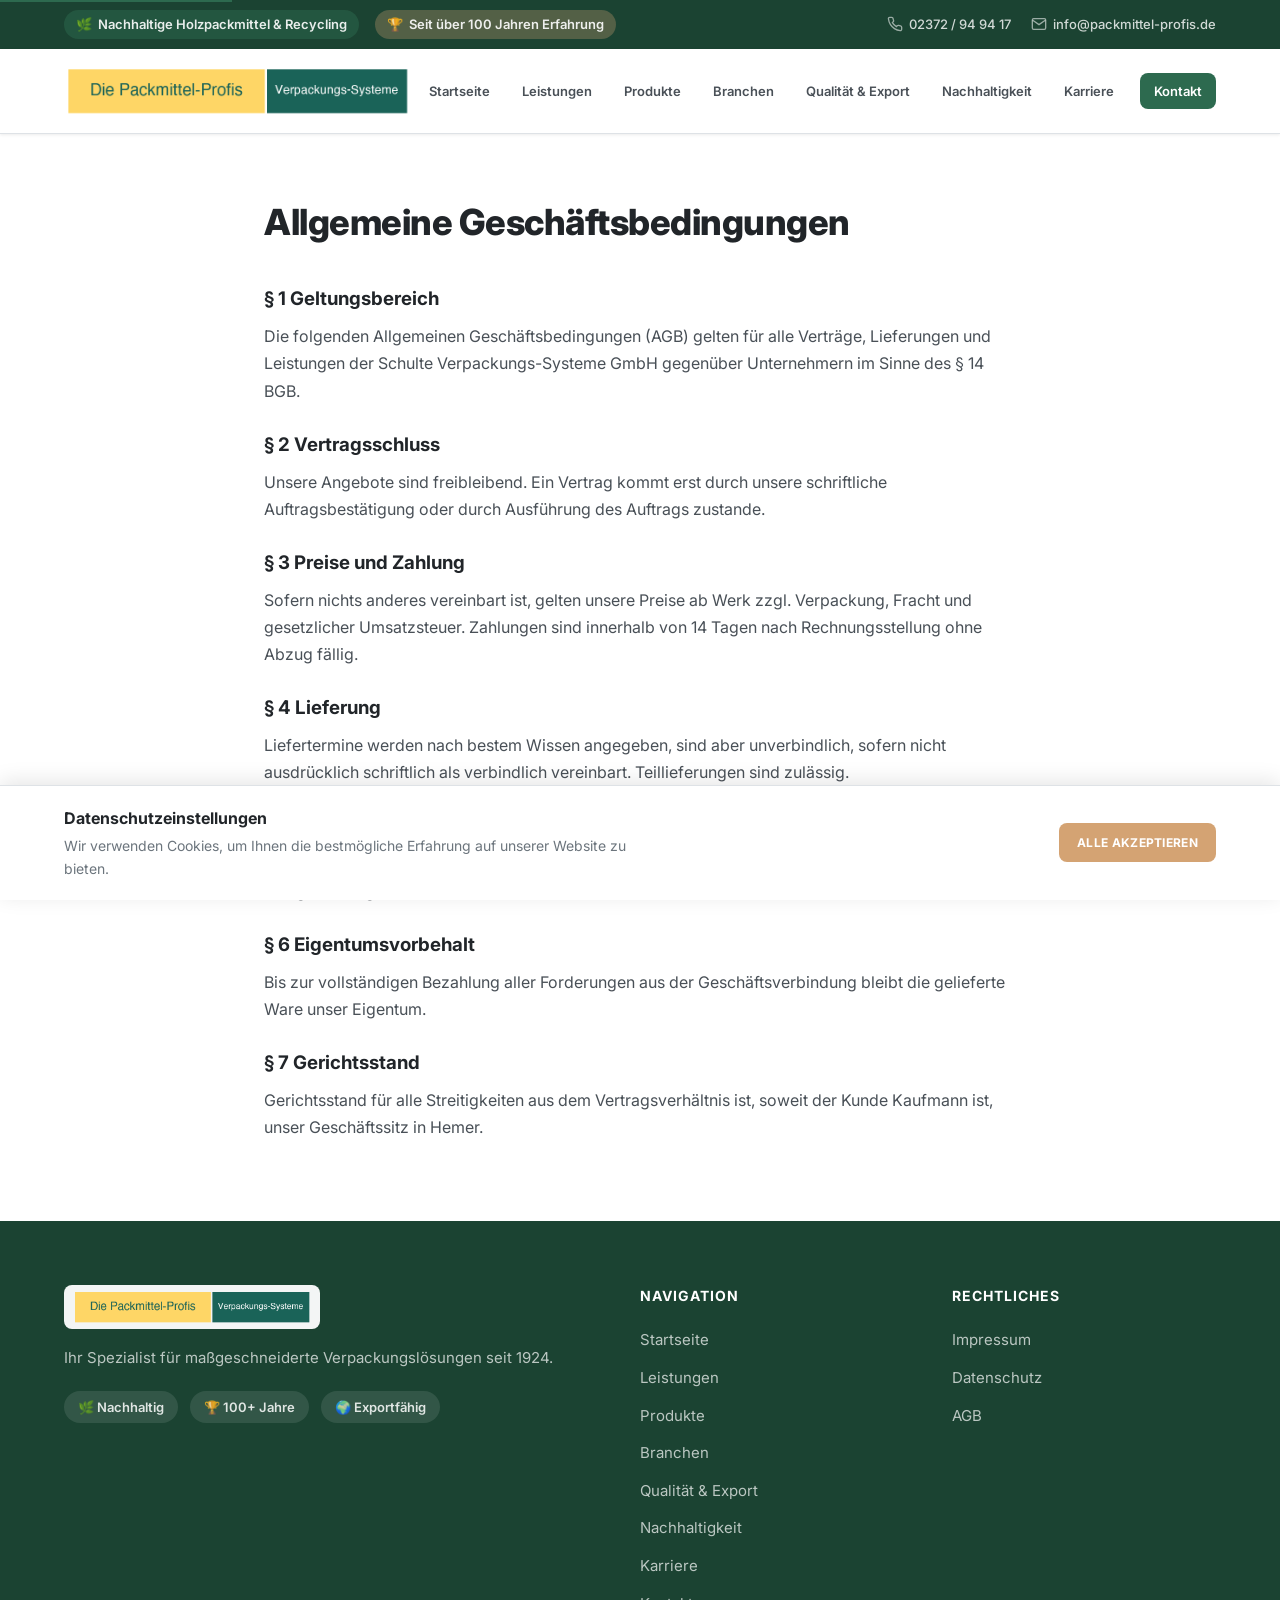
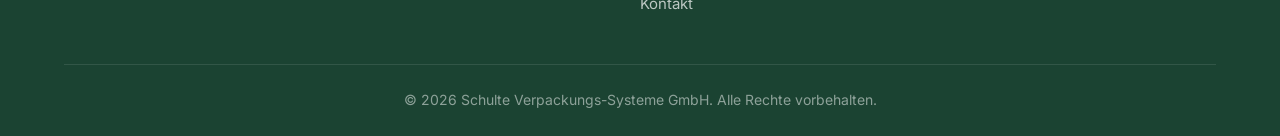
==== commit ddc37962: "v3.1: Originales Schulte-Logo (gelb-grün Badge) in alle 11 Seiten integriert" ====
--- a/agb.html
+++ b/agb.html
@@ -36,19 +36,7 @@
     <header class="site-header" id="header">
         <div class="container header-inner">
             <a href="index.html" class="logo" aria-label="Schulte Verpackungs-Systeme - Startseite">
-                <div class="logo-icon">
-                    <svg width="40" height="40" viewBox="0 0 40 40" fill="none" xmlns="http://www.w3.org/2000/svg">
-                        <rect width="40" height="40" rx="8" fill="#2d6a4f"/>
-                        <path d="M20 8L8 14v12l12 6 12-6V14L20 8z" stroke="white" stroke-width="2" fill="none"/>
-                        <path d="M20 8v12" stroke="white" stroke-width="2"/>
-                        <path d="M20 20l12-6" stroke="white" stroke-width="2"/>
-                        <path d="M20 20L8 14" stroke="white" stroke-width="2"/>
-                    </svg>
-                </div>
-                <div class="logo-text">
-                    <span class="logo-line1">Die Packmittel-Profis.</span>
-                    <span class="logo-line2">Schulte Verpackungs-Systeme GmbH</span>
-                </div>
+                <img src="images/logo_schulte.png" alt="Die Packmittel-Profis | Verpackungs-Systeme" class="logo-img">
             </a>
             <nav class="main-nav" aria-label="Hauptnavigation">
                 <button class="nav-toggle" id="navToggle" aria-label="Menü öffnen" aria-expanded="false">
@@ -112,10 +100,7 @@
         <div class="container">
             <div class="footer-grid">
                 <div class="footer-brand">
-                    <div class="logo-text">
-                        <span class="logo-line1">Die Packmittel-Profis.</span>
-                        <span class="logo-line2">Schulte Verpackungs-Systeme GmbH</span>
-                    </div>
+                    <img src="images/logo_schulte.png" alt="Die Packmittel-Profis | Verpackungs-Systeme" class="logo-img footer-logo-img">
                     <p>Ihr Spezialist für maßgeschneiderte Verpackungslösungen seit 1924.</p>
                     <div class="footer-badges">
                         <span class="footer-badge">🌿 Nachhaltig</span>
--- a/css/style.css
+++ b/css/style.css
@@ -193,6 +193,26 @@
     gap: 12px;
 }
 
+.logo-img {
+    height: 52px;
+    width: auto;
+    display: block;
+    transition: var(--transition);
+}
+
+.logo:hover .logo-img {
+    transform: scale(1.02);
+}
+
+.footer-logo-img {
+    height: 44px;
+    width: auto;
+    display: block;
+    background: rgba(255,255,255,0.95);
+    border-radius: var(--radius-sm);
+    padding: 4px 8px;
+}
+
 .logo-icon svg { display: block; }
 
 .logo-text {
@@ -1666,6 +1686,10 @@
 
 .footer-brand .logo-line1 { color: white; font-size: 20px; }
 .footer-brand .logo-line2 { color: rgba(255,255,255,0.6); }
+
+.footer-brand .footer-logo-img {
+    margin-bottom: 8px;
+}
 
 .footer-brand p {
     margin-top: 16px;
@@ -1841,6 +1865,8 @@
     .cookie-inner { flex-direction: column; text-align: center; }
     .section { padding: 60px 0; }
     .hero-title { font-size: 2.2rem; }
+    .logo-img { height: 42px; }
+    .footer-logo-img { height: 38px; }
 }
 
 @media (max-width: 480px) {
@@ -1849,6 +1875,8 @@
     .section { padding: 48px 0; }
     .hero-title { font-size: 2rem; }
     .products-extra-grid { flex-direction: column; align-items: center; }
+    .logo-img { height: 36px; }
+    .footer-logo-img { height: 34px; }
 }
 
 /* Scrollbar */
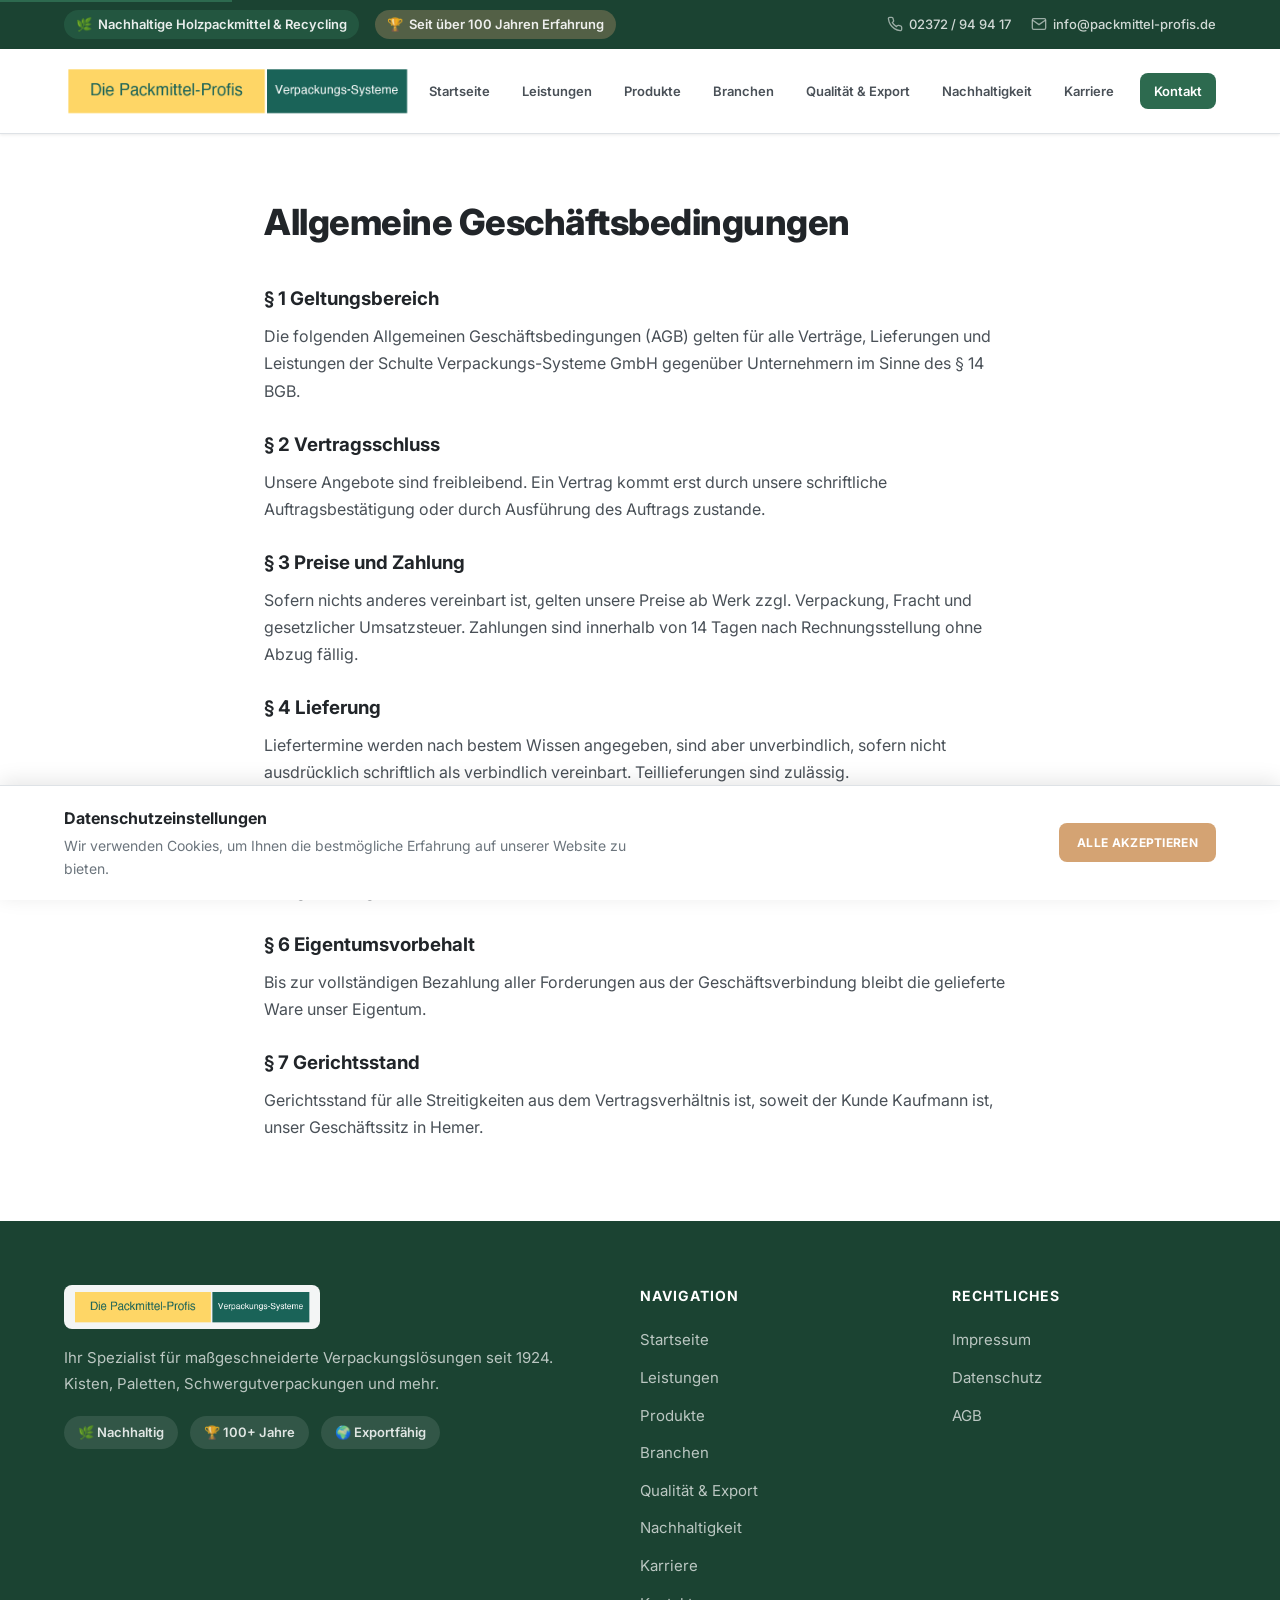
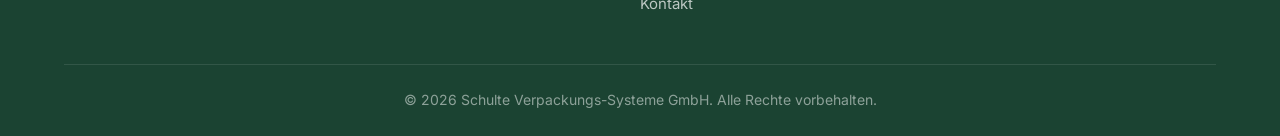
==== commit 2684fd5f: "v3.2: Cookie-Banner vereinheitlicht, CSS aufgeräumt, Bilder integriert, Formspree-Backend vorbereite" ====
--- a/agb.html
+++ b/agb.html
@@ -101,7 +101,7 @@
             <div class="footer-grid">
                 <div class="footer-brand">
                     <img src="images/logo_schulte.png" alt="Die Packmittel-Profis | Verpackungs-Systeme" class="logo-img footer-logo-img">
-                    <p>Ihr Spezialist für maßgeschneiderte Verpackungslösungen seit 1924.</p>
+                    <p>Ihr Spezialist für maßgeschneiderte Verpackungslösungen seit 1924. Kisten, Paletten, Schwergutverpackungen und mehr.</p>
                     <div class="footer-badges">
                         <span class="footer-badge">🌿 Nachhaltig</span>
                         <span class="footer-badge">🏆 100+ Jahre</span>
--- a/css/style.css
+++ b/css/style.css
@@ -213,29 +213,6 @@
     padding: 4px 8px;
 }
 
-.logo-icon svg { display: block; }
-
-.logo-text {
-    display: flex;
-    flex-direction: column;
-    line-height: 1.2;
-}
-
-.logo-line1 {
-    font-size: 20px;
-    font-weight: 800;
-    color: var(--primary);
-    letter-spacing: -0.5px;
-}
-
-.logo-line2 {
-    font-size: 12px;
-    font-weight: 500;
-    color: var(--text-muted);
-    text-transform: uppercase;
-    letter-spacing: 0.5px;
-}
-
 /* Navigation */
 .main-nav { display: flex; align-items: center; }
 
@@ -528,51 +505,6 @@
 }
 
 /* ============================================
-   Stats (beibehalten für andere Seiten)
-   ============================================ */
-.stats-section {
-    background: var(--bg-light);
-    padding: 48px 0;
-    border-bottom: 1px solid var(--border);
-}
-
-.stats-grid {
-    display: grid;
-    grid-template-columns: repeat(4, 1fr);
-    gap: 24px;
-}
-
-.stat-item {
-    display: flex;
-    align-items: center;
-    gap: 16px;
-    padding: 16px;
-}
-
-.stat-icon { font-size: 32px; }
-
-.stat-content { display: flex; flex-direction: column; }
-
-.stat-number, .stat-text {
-    font-size: 32px;
-    font-weight: 800;
-    color: var(--primary);
-    line-height: 1;
-}
-
-.stat-suffix {
-    font-size: 24px;
-    font-weight: 700;
-    color: var(--primary);
-}
-
-.stat-label {
-    font-size: 14px;
-    color: var(--text-muted);
-    margin-top: 4px;
-}
-
-/* ============================================
    Sections General
    ============================================ */
 .section { padding: 80px 0; }
@@ -685,18 +617,6 @@
     line-height: 1.6;
 }
 
-.service-link {
-    font-size: 13px;
-    font-weight: 700;
-    color: var(--primary);
-    text-transform: uppercase;
-    letter-spacing: 0.5px;
-    margin-top: 12px;
-    display: inline-block;
-}
-
-.service-link:hover { color: var(--primary-dark); }
-
 /* ============================================
    Products
    ============================================ */
@@ -731,6 +651,14 @@
     display: flex;
     align-items: center;
     justify-content: center;
+    overflow: hidden;
+}
+
+.product-image img {
+    width: 100%;
+    height: 100%;
+    object-fit: cover;
+    display: block;
 }
 
 .product-visual { text-align: center; }
@@ -1098,6 +1026,15 @@
 }
 
 .branch-icon { font-size: 40px; margin-bottom: 12px; display: block; }
+.branch-icon img {
+    width: 60px;
+    height: 60px;
+    object-fit: cover;
+    border-radius: 50%;
+    display: block;
+    margin: 0 auto;
+    border: 3px solid rgba(255,255,255,0.3);
+}
 
 .branch-card h3 {
     font-size: 16px;
@@ -1165,39 +1102,6 @@
     font-size: 14px;
     color: var(--text-muted);
 }
-
-/* Timeline */
-.about-timeline {
-    display: flex;
-    flex-direction: column;
-    gap: 24px;
-}
-
-.timeline-item {
-    display: flex;
-    align-items: center;
-    gap: 16px;
-    padding: 20px 24px;
-    background: var(--bg);
-    border-radius: var(--radius-sm);
-    border-left: 4px solid var(--border);
-}
-
-.timeline-item.highlight {
-    border-left-color: var(--accent);
-    background: var(--accent-light);
-}
-
-.timeline-year {
-    font-size: 24px;
-    font-weight: 800;
-    color: var(--primary);
-    min-width: 80px;
-}
-
-.timeline-item.highlight .timeline-year { color: var(--accent-hover); }
-
-.timeline-text { font-size: 15px; color: var(--text-light); font-weight: 600; }
 
 /* ============================================
    Job Banner
@@ -1683,9 +1587,6 @@
     gap: 48px;
     margin-bottom: 48px;
 }
-
-.footer-brand .logo-line1 { color: white; font-size: 20px; }
-.footer-brand .logo-line2 { color: rgba(255,255,255,0.6); }
 
 .footer-brand .footer-logo-img {
     margin-bottom: 8px;
@@ -1846,7 +1747,6 @@
     .nav-cta { margin-left: 0; margin-top: 8px; }
 
     .hero { min-height: 500px; padding: 60px 0; }
-    .stats-grid { grid-template-columns: repeat(2, 1fr); }
     .services-grid,
     .services-grid-12,
     .products-grid,
